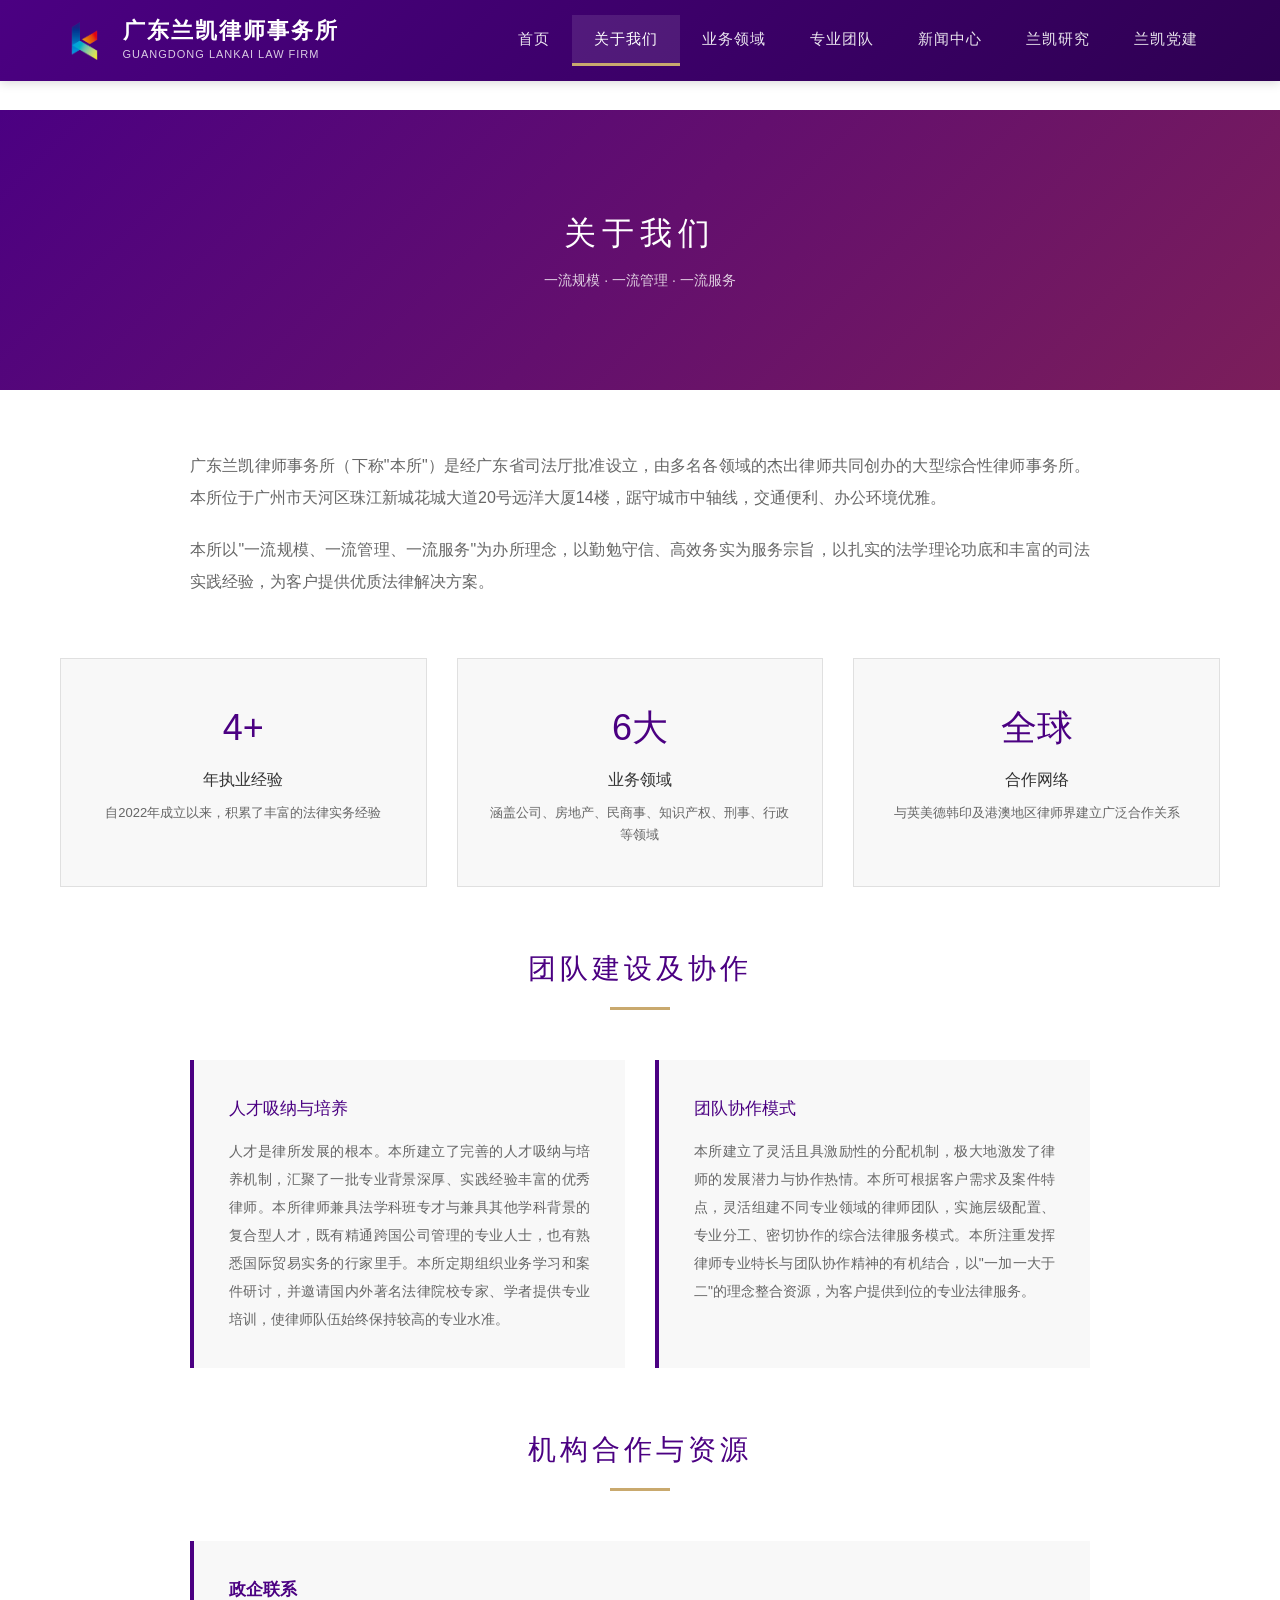
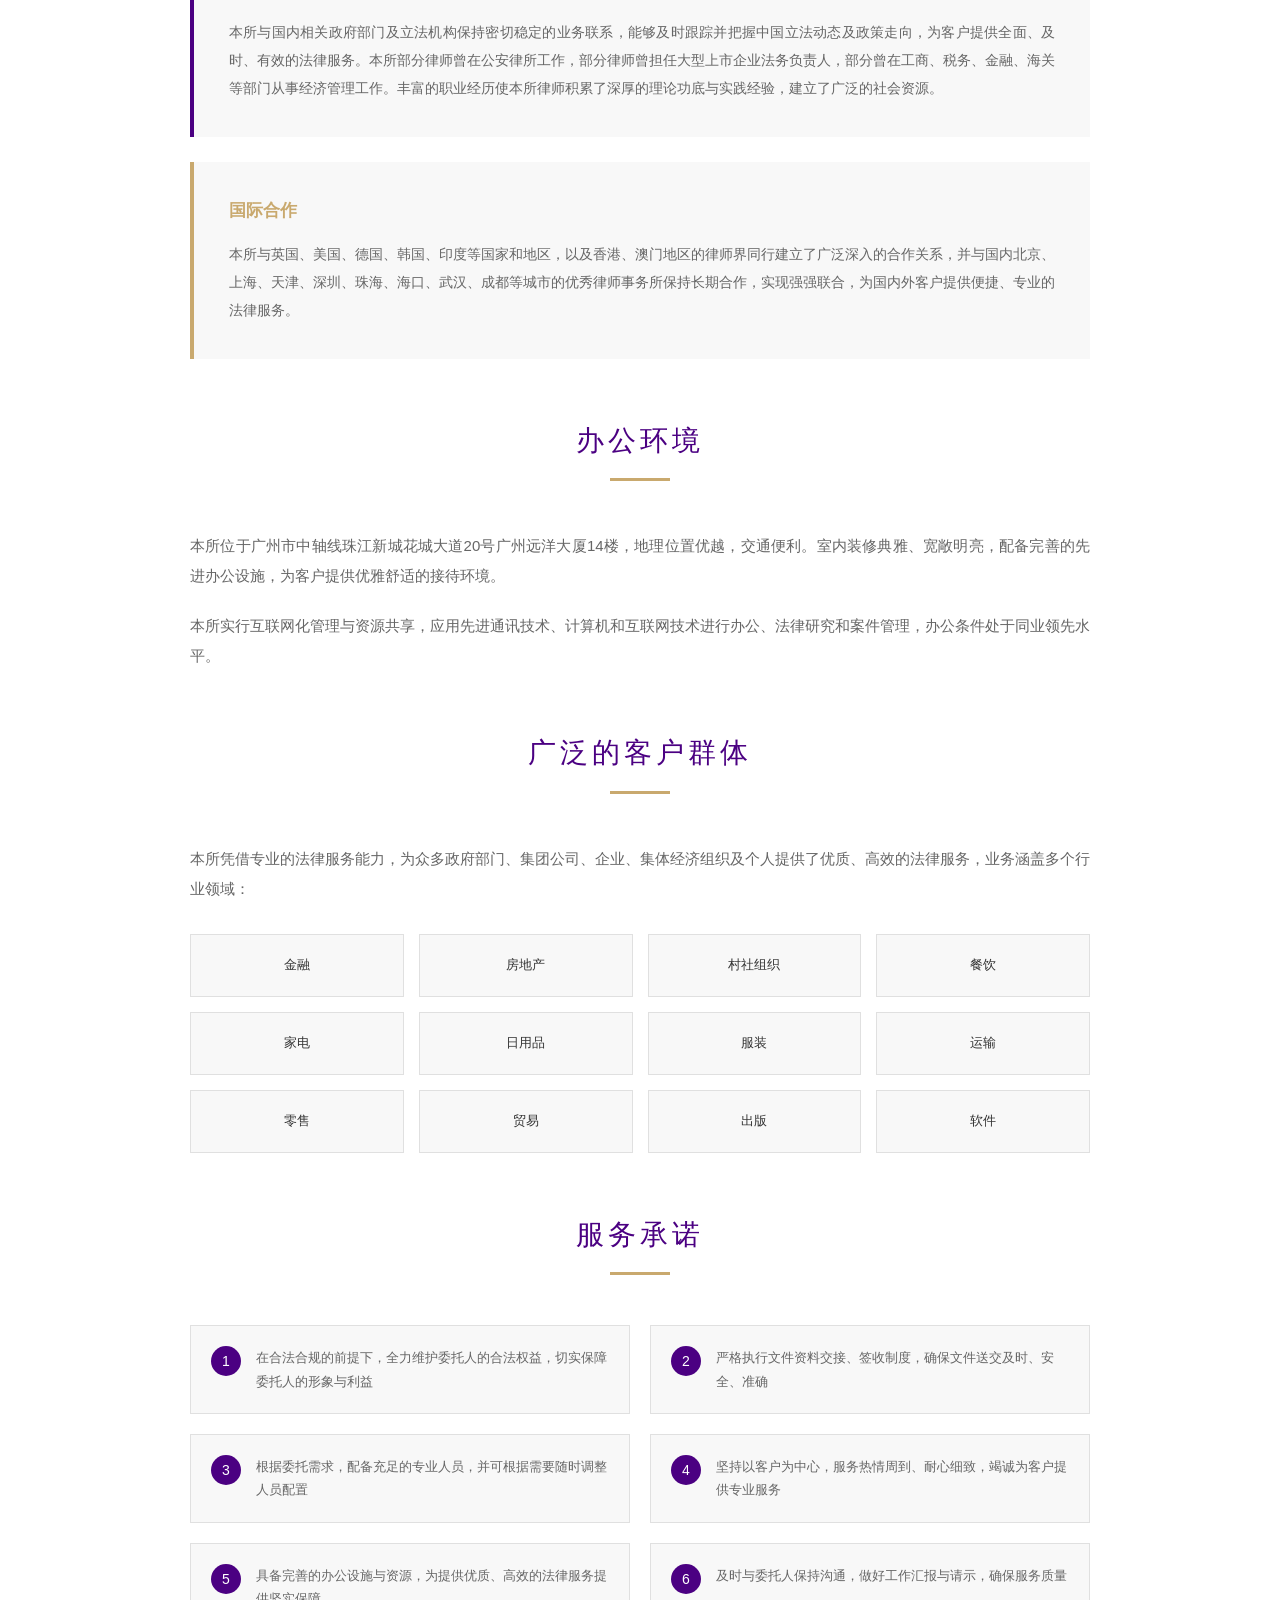
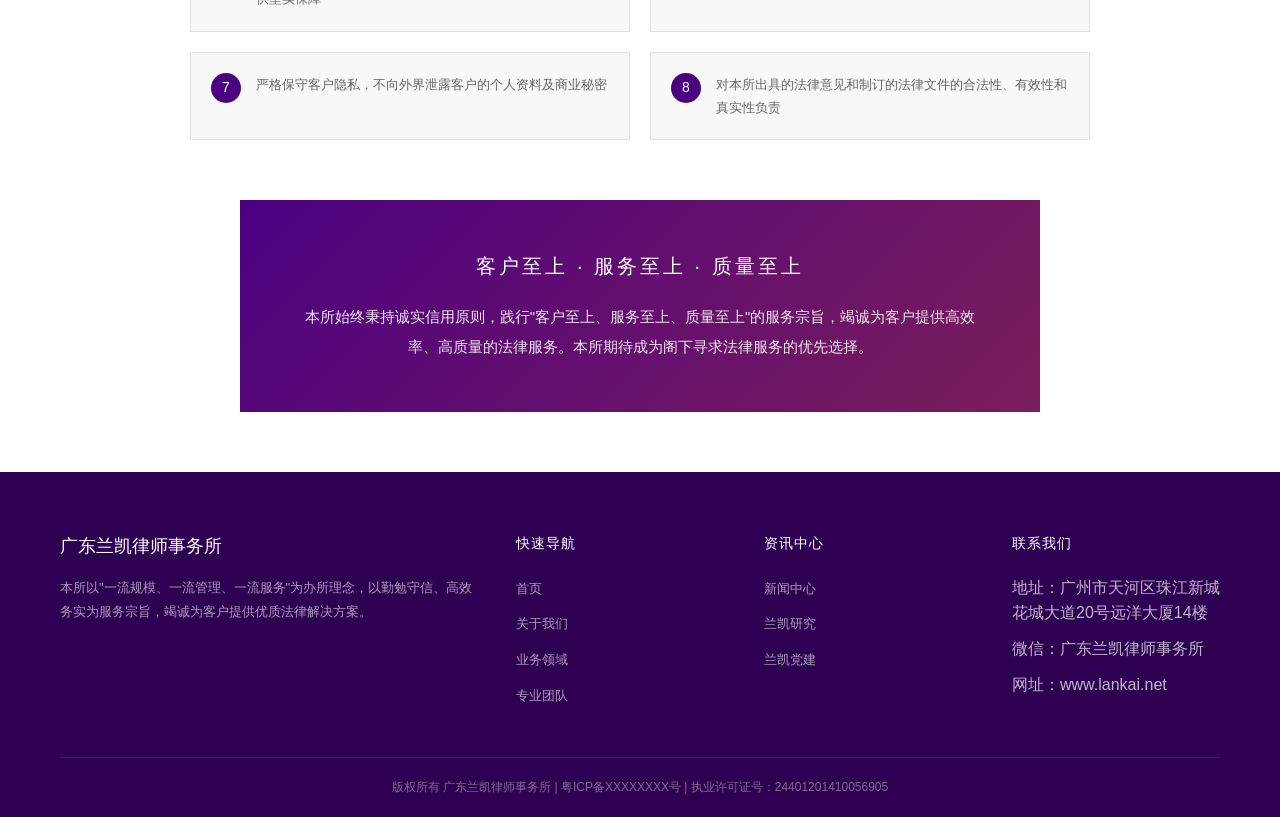
==== about.html @ fdc87fd6 "初始提交：广东兰凯律师事务所官方网站 - 7个前端页面（首页、关于我们、业务领域、专业团队、新闻中心、兰凯研究、兰凯党建） - 6个后台管理页面（登录、仪表盘、文章管理、律师管理、栏目管理、系统设置）" ====
<!DOCTYPE html>
<html lang="zh-CN">
<head>
    <meta charset="UTF-8">
    <meta name="viewport" content="width=device-width, initial-scale=1.0">
    <title>关于我们 - 广东兰凯律师事务所</title>
    <link rel="stylesheet" href="css/style.css">
</head>
<body>
    <header class="header">
        <div class="container">
            <div class="header-main">
                <div class="logo">
                    <img src="images/logo.png" alt="广东兰凯律师事务所">
                    <div class="logo-text">
                        <h1>广东兰凯律师事务所</h1>
                        <p>GUANGDONG LANKAI LAW FIRM</p>
                    </div>
                </div>
                <button class="menu-toggle" id="menuToggle" aria-label="菜单">
                    <span></span>
                    <span></span>
                    <span></span>
                </button>
                <nav>
                    <ul class="nav" id="navMenu">
                        <li><a href="index.html">首页</a></li>
                        <li><a href="about.html" class="active">关于我们</a></li>
                        <li><a href="practice.html">业务领域</a></li>
                        <li><a href="team.html">专业团队</a></li>
                        <li><a href="news.html">新闻中心</a></li>
                        <li><a href="research.html">兰凯研究</a></li>
                        <li><a href="party.html">兰凯党建</a></li>
                    </ul>
                </nav>
            </div>
        </div>
    </header>

    <section class="page-banner">
        <div>
            <h2>关于我们</h2>
            <p>一流规模 · 一流管理 · 一流服务</p>
        </div>
    </section>

    <section class="page-content about-section">
        <div class="container">
            <!-- 律所简介 -->
            <div class="about-intro">
                <p>广东兰凯律师事务所（下称"本所"）是经广东省司法厅批准设立，由多名各领域的杰出律师共同创办的大型综合性律师事务所。本所位于广州市天河区珠江新城花城大道20号远洋大厦14楼，踞守城市中轴线，交通便利、办公环境优雅。</p>
                <p style="margin-top:20px;">本所以"一流规模、一流管理、一流服务"为办所理念，以勤勉守信、高效务实为服务宗旨，以扎实的法学理论功底和丰富的司法实践经验，为客户提供优质法律解决方案。</p>
            </div>

            <!-- 数据亮点 -->
            <div class="about-features fade-in">
                <div class="feature-item">
                    <div class="number">4+</div>
                    <h4>年执业经验</h4>
                    <p>自2022年成立以来，积累了丰富的法律实务经验</p>
                </div>
                <div class="feature-item">
                    <div class="number">6大</div>
                    <h4>业务领域</h4>
                    <p>涵盖公司、房地产、民商事、知识产权、刑事、行政等领域</p>
                </div>
                <div class="feature-item">
                    <div class="number">全球</div>
                    <h4>合作网络</h4>
                    <p>与英美德韩印及港澳地区律师界建立广泛合作关系</p>
                </div>
            </div>

            <!-- 团队建设及协作 -->
            <div class="section-title fade-in">
                <h3>团队建设及协作</h3>
                <div class="line"></div>
            </div>

            <div class="about-detail-section fade-in">
                <div class="about-detail-card">
                    <h4>人才吸纳与培养</h4>
                    <p>人才是律所发展的根本。本所建立了完善的人才吸纳与培养机制，汇聚了一批专业背景深厚、实践经验丰富的优秀律师。本所律师兼具法学科班专才与兼具其他学科背景的复合型人才，既有精通跨国公司管理的专业人士，也有熟悉国际贸易实务的行家里手。本所定期组织业务学习和案件研讨，并邀请国内外著名法律院校专家、学者提供专业培训，使律师队伍始终保持较高的专业水准。</p>
                </div>
                <div class="about-detail-card">
                    <h4>团队协作模式</h4>
                    <p>本所建立了灵活且具激励性的分配机制，极大地激发了律师的发展潜力与协作热情。本所可根据客户需求及案件特点，灵活组建不同专业领域的律师团队，实施层级配置、专业分工、密切协作的综合法律服务模式。本所注重发挥律师专业特长与团队协作精神的有机结合，以"一加一大于二"的理念整合资源，为客户提供到位的专业法律服务。</p>
                </div>
            </div>

            <!-- 与其他机构的关系 -->
            <div class="section-title fade-in" style="margin-top:60px;">
                <h3>机构合作与资源</h3>
                <div class="line"></div>
            </div>

            <div style="max-width:900px; margin:0 auto 60px;">
                <div style="padding:35px; background:var(--bg-light); border-left:4px solid var(--primary-purple); margin-bottom:25px;">
                    <h4 style="color:var(--primary-purple); margin-bottom:15px; font-size:17px;">政企联系</h4>
                    <p style="color:var(--text-gray); line-height:2; font-size:14px; text-align:justify;">本所与国内相关政府部门及立法机构保持密切稳定的业务联系，能够及时跟踪并把握中国立法动态及政策走向，为客户提供全面、及时、有效的法律服务。本所部分律师曾在公安律所工作，部分律师曾担任大型上市企业法务负责人，部分曾在工商、税务、金融、海关等部门从事经济管理工作。丰富的职业经历使本所律师积累了深厚的理论功底与实践经验，建立了广泛的社会资源。</p>
                </div>
                <div style="padding:35px; background:var(--bg-light); border-left:4px solid var(--gold);">
                    <h4 style="color:var(--gold); margin-bottom:15px; font-size:17px;">国际合作</h4>
                    <p style="color:var(--text-gray); line-height:2; font-size:14px; text-align:justify;">本所与英国、美国、德国、韩国、印度等国家和地区，以及香港、澳门地区的律师界同行建立了广泛深入的合作关系，并与国内北京、上海、天津、深圳、珠海、海口、武汉、成都等城市的优秀律师事务所保持长期合作，实现强强联合，为国内外客户提供便捷、专业的法律服务。</p>
                </div>
            </div>

            <!-- 办公环境 -->
            <div class="section-title fade-in">
                <h3>办公环境</h3>
                <div class="line"></div>
            </div>

            <div style="max-width:900px; margin:0 auto 60px; text-align:center;">
                <p style="color:var(--text-gray); line-height:2; font-size:15px; text-align:justify; margin-bottom:20px;">本所位于广州市中轴线珠江新城花城大道20号广州远洋大厦14楼，地理位置优越，交通便利。室内装修典雅、宽敞明亮，配备完善的先进办公设施，为客户提供优雅舒适的接待环境。</p>
                <p style="color:var(--text-gray); line-height:2; font-size:15px; text-align:justify;">本所实行互联网化管理与资源共享，应用先进通讯技术、计算机和互联网技术进行办公、法律研究和案件管理，办公条件处于同业领先水平。</p>
            </div>

            <!-- 客户群体 -->
            <div class="section-title fade-in">
                <h3>广泛的客户群体</h3>
                <div class="line"></div>
            </div>

            <div style="max-width:900px; margin:0 auto 60px;">
                <p style="color:var(--text-gray); line-height:2; font-size:15px; text-align:justify; margin-bottom:30px;">本所凭借专业的法律服务能力，为众多政府部门、集团公司、企业、集体经济组织及个人提供了优质、高效的法律服务，业务涵盖多个行业领域：</p>
                <div style="display:grid; grid-template-columns:repeat(4, 1fr); gap:15px;">
                    <div style="text-align:center; padding:20px 10px; background:var(--bg-light); border:1px solid var(--border-color); transition:all 0.3s ease;" onmouseover="this.style.borderColor='var(--primary-purple)'" onmouseout="this.style.borderColor='var(--border-color)'">
                        <div style="font-size:13px; color:var(--text-dark); font-weight:500;">金融</div>
                    </div>
                    <div style="text-align:center; padding:20px 10px; background:var(--bg-light); border:1px solid var(--border-color); transition:all 0.3s ease;" onmouseover="this.style.borderColor='var(--primary-purple)'" onmouseout="this.style.borderColor='var(--border-color)'">
                        <div style="font-size:13px; color:var(--text-dark); font-weight:500;">房地产</div>
                    </div>
                    <div style="text-align:center; padding:20px 10px; background:var(--bg-light); border:1px solid var(--border-color); transition:all 0.3s ease;" onmouseover="this.style.borderColor='var(--primary-purple)'" onmouseout="this.style.borderColor='var(--border-color)'">
                        <div style="font-size:13px; color:var(--text-dark); font-weight:500;">村社组织</div>
                    </div>
                    <div style="text-align:center; padding:20px 10px; background:var(--bg-light); border:1px solid var(--border-color); transition:all 0.3s ease;" onmouseover="this.style.borderColor='var(--primary-purple)'" onmouseout="this.style.borderColor='var(--border-color)'">
                        <div style="font-size:13px; color:var(--text-dark); font-weight:500;">餐饮</div>
                    </div>
                    <div style="text-align:center; padding:20px 10px; background:var(--bg-light); border:1px solid var(--border-color); transition:all 0.3s ease;" onmouseover="this.style.borderColor='var(--primary-purple)'" onmouseout="this.style.borderColor='var(--border-color)'">
                        <div style="font-size:13px; color:var(--text-dark); font-weight:500;">家电</div>
                    </div>
                    <div style="text-align:center; padding:20px 10px; background:var(--bg-light); border:1px solid var(--border-color); transition:all 0.3s ease;" onmouseover="this.style.borderColor='var(--primary-purple)'" onmouseout="this.style.borderColor='var(--border-color)'">
                        <div style="font-size:13px; color:var(--text-dark); font-weight:500;">日用品</div>
                    </div>
                    <div style="text-align:center; padding:20px 10px; background:var(--bg-light); border:1px solid var(--border-color); transition:all 0.3s ease;" onmouseover="this.style.borderColor='var(--primary-purple)'" onmouseout="this.style.borderColor='var(--border-color)'">
                        <div style="font-size:13px; color:var(--text-dark); font-weight:500;">服装</div>
                    </div>
                    <div style="text-align:center; padding:20px 10px; background:var(--bg-light); border:1px solid var(--border-color); transition:all 0.3s ease;" onmouseover="this.style.borderColor='var(--primary-purple)'" onmouseout="this.style.borderColor='var(--border-color)'">
                        <div style="font-size:13px; color:var(--text-dark); font-weight:500;">运输</div>
                    </div>
                    <div style="text-align:center; padding:20px 10px; background:var(--bg-light); border:1px solid var(--border-color); transition:all 0.3s ease;" onmouseover="this.style.borderColor='var(--primary-purple)'" onmouseout="this.style.borderColor='var(--border-color)'">
                        <div style="font-size:13px; color:var(--text-dark); font-weight:500;">零售</div>
                    </div>
                    <div style="text-align:center; padding:20px 10px; background:var(--bg-light); border:1px solid var(--border-color); transition:all 0.3s ease;" onmouseover="this.style.borderColor='var(--primary-purple)'" onmouseout="this.style.borderColor='var(--border-color)'">
                        <div style="font-size:13px; color:var(--text-dark); font-weight:500;">贸易</div>
                    </div>
                    <div style="text-align:center; padding:20px 10px; background:var(--bg-light); border:1px solid var(--border-color); transition:all 0.3s ease;" onmouseover="this.style.borderColor='var(--primary-purple)'" onmouseout="this.style.borderColor='var(--border-color)'">
                        <div style="font-size:13px; color:var(--text-dark); font-weight:500;">出版</div>
                    </div>
                    <div style="text-align:center; padding:20px 10px; background:var(--bg-light); border:1px solid var(--border-color); transition:all 0.3s ease;" onmouseover="this.style.borderColor='var(--primary-purple)'" onmouseout="this.style.borderColor='var(--border-color)'">
                        <div style="font-size:13px; color:var(--text-dark); font-weight:500;">软件</div>
                    </div>
                </div>
            </div>

            <!-- 服务承诺 -->
            <div class="section-title fade-in">
                <h3>服务承诺</h3>
                <div class="line"></div>
            </div>

            <div style="max-width:900px; margin:0 auto 60px;">
                <div style="display:grid; grid-template-columns:1fr 1fr; gap:20px;">
                    <div style="display:flex; gap:15px; padding:20px; background:var(--bg-light); border:1px solid var(--border-color);">
                        <div style="min-width:30px; height:30px; background:var(--primary-purple); color:#fff; display:flex; align-items:center; justify-content:center; font-size:14px; border-radius:50%;">1</div>
                        <p style="font-size:13px; color:var(--text-gray); line-height:1.8;">在合法合规的前提下，全力维护委托人的合法权益，切实保障委托人的形象与利益</p>
                    </div>
                    <div style="display:flex; gap:15px; padding:20px; background:var(--bg-light); border:1px solid var(--border-color);">
                        <div style="min-width:30px; height:30px; background:var(--primary-purple); color:#fff; display:flex; align-items:center; justify-content:center; font-size:14px; border-radius:50%;">2</div>
                        <p style="font-size:13px; color:var(--text-gray); line-height:1.8;">严格执行文件资料交接、签收制度，确保文件送交及时、安全、准确</p>
                    </div>
                    <div style="display:flex; gap:15px; padding:20px; background:var(--bg-light); border:1px solid var(--border-color);">
                        <div style="min-width:30px; height:30px; background:var(--primary-purple); color:#fff; display:flex; align-items:center; justify-content:center; font-size:14px; border-radius:50%;">3</div>
                        <p style="font-size:13px; color:var(--text-gray); line-height:1.8;">根据委托需求，配备充足的专业人员，并可根据需要随时调整人员配置</p>
                    </div>
                    <div style="display:flex; gap:15px; padding:20px; background:var(--bg-light); border:1px solid var(--border-color);">
                        <div style="min-width:30px; height:30px; background:var(--primary-purple); color:#fff; display:flex; align-items:center; justify-content:center; font-size:14px; border-radius:50%;">4</div>
                        <p style="font-size:13px; color:var(--text-gray); line-height:1.8;">坚持以客户为中心，服务热情周到、耐心细致，竭诚为客户提供专业服务</p>
                    </div>
                    <div style="display:flex; gap:15px; padding:20px; background:var(--bg-light); border:1px solid var(--border-color);">
                        <div style="min-width:30px; height:30px; background:var(--primary-purple); color:#fff; display:flex; align-items:center; justify-content:center; font-size:14px; border-radius:50%;">5</div>
                        <p style="font-size:13px; color:var(--text-gray); line-height:1.8;">具备完善的办公设施与资源，为提供优质、高效的法律服务提供坚实保障</p>
                    </div>
                    <div style="display:flex; gap:15px; padding:20px; background:var(--bg-light); border:1px solid var(--border-color);">
                        <div style="min-width:30px; height:30px; background:var(--primary-purple); color:#fff; display:flex; align-items:center; justify-content:center; font-size:14px; border-radius:50%;">6</div>
                        <p style="font-size:13px; color:var(--text-gray); line-height:1.8;">及时与委托人保持沟通，做好工作汇报与请示，确保服务质量</p>
                    </div>
                    <div style="display:flex; gap:15px; padding:20px; background:var(--bg-light); border:1px solid var(--border-color);">
                        <div style="min-width:30px; height:30px; background:var(--primary-purple); color:#fff; display:flex; align-items:center; justify-content:center; font-size:14px; border-radius:50%;">7</div>
                        <p style="font-size:13px; color:var(--text-gray); line-height:1.8;">严格保守客户隐私，不向外界泄露客户的个人资料及商业秘密</p>
                    </div>
                    <div style="display:flex; gap:15px; padding:20px; background:var(--bg-light); border:1px solid var(--border-color);">
                        <div style="min-width:30px; height:30px; background:var(--primary-purple); color:#fff; display:flex; align-items:center; justify-content:center; font-size:14px; border-radius:50%;">8</div>
                        <p style="font-size:13px; color:var(--text-gray); line-height:1.8;">对本所出具的法律意见和制订的法律文件的合法性、有效性和真实性负责</p>
                    </div>
                </div>
            </div>

            <!-- 结语 -->
            <div style="max-width:800px; margin:0 auto; text-align:center; padding:50px; background:linear-gradient(135deg, var(--primary-purple) 0%, var(--accent-purple) 100%); color:#fff;">
                <h4 style="font-size:20px; font-weight:400; margin-bottom:20px; letter-spacing:3px;">客户至上 · 服务至上 · 质量至上</h4>
                <p style="font-size:15px; line-height:2; opacity:0.9;">本所始终秉持诚实信用原则，践行"客户至上、服务至上、质量至上"的服务宗旨，竭诚为客户提供高效率、高质量的法律服务。本所期待成为阁下寻求法律服务的优先选择。</p>
            </div>
        </div>
    </section>

    <footer class="footer">
        <div class="container">
            <div class="footer-grid">
                <div class="footer-brand">
                    <h4>广东兰凯律师事务所</h4>
                    <p>本所以"一流规模、一流管理、一流服务"为办所理念，以勤勉守信、高效务实为服务宗旨，竭诚为客户提供优质法律解决方案。</p>
                </div>
                <div class="footer-column">
                    <h5>快速导航</h5>
                    <ul>
                        <li><a href="index.html">首页</a></li>
                        <li><a href="about.html">关于我们</a></li>
                        <li><a href="practice.html">业务领域</a></li>
                        <li><a href="team.html">专业团队</a></li>
                    </ul>
                </div>
                <div class="footer-column">
                    <h5>资讯中心</h5>
                    <ul>
                        <li><a href="news.html">新闻中心</a></li>
                        <li><a href="research.html">兰凯研究</a></li>
                        <li><a href="party.html">兰凯党建</a></li>
                    </ul>
                </div>
                <div class="footer-column">
                    <h5>联系我们</h5>
                    <ul>
                        <li>地址：广州市天河区珠江新城花城大道20号远洋大厦14楼</li>
                        <li>微信：广东兰凯律师事务所</li>
                        <li>网址：www.lankai.net</li>
                    </ul>
                </div>
            </div>
            <div class="footer-bottom">
                <p>版权所有 广东兰凯律师事务所 | 粤ICP备XXXXXXXX号 | 执业许可证号：24401201410056905</p>
            </div>
        </div>
    </footer>
    <button id="backToTop" aria-label="回到顶部">&#9650;</button>
    <script src="js/main.js"></script>
</body>
</html>
---- css/style.css ----
/* 广东兰凯律师事务所 - 网站样式 */
/* 主色调：清华大学紫色系 */

:root {
    --primary-purple: #4B0082;
    --dark-purple: #2E0052;
    --light-purple: #6A0DAD;
    --accent-purple: #7B1E5A;
    --bg-white: #FFFFFF;
    --bg-light: #F8F8F8;
    --bg-gray: #F0F0F0;
    --text-dark: #333333;
    --text-gray: #666666;
    --text-light: #999999;
    --border-color: #E0E0E0;
    --gold: #C9A96E;
}

* {
    margin: 0;
    padding: 0;
    box-sizing: border-box;
}

body {
    font-family: "Microsoft YaHei", "PingFang SC", "Helvetica Neue", Arial, sans-serif;
    color: var(--text-dark);
    line-height: 1.6;
    background-color: var(--bg-white);
}

a {
    text-decoration: none;
    color: inherit;
    transition: color 0.3s ease;
}

a:hover {
    color: var(--light-purple);
}

/* 顶部导航栏 */
.header {
    background: linear-gradient(135deg, var(--primary-purple) 0%, var(--dark-purple) 100%);
    position: fixed;
    top: 0;
    left: 0;
    right: 0;
    z-index: 1000;
    box-shadow: 0 2px 10px rgba(0,0,0,0.15);
}

.container {
    max-width: 1200px;
    margin: 0 auto;
    padding: 0 20px;
}

.header-main {
    display: flex;
    justify-content: space-between;
    align-items: center;
    padding: 15px 0;
}

.logo {
    display: flex;
    align-items: center;
    gap: 15px;
}

.logo img {
    height: 50px;
    width: auto;
}

.logo-text {
    color: #fff;
}

.logo-text h1 {
    font-size: 22px;
    font-weight: 600;
    letter-spacing: 2px;
    line-height: 1.2;
}

.logo-text p {
    font-size: 11px;
    opacity: 0.8;
    letter-spacing: 1px;
    margin-top: 2px;
}

/* 导航菜单 */
.nav {
    display: flex;
    list-style: none;
    gap: 0;
}

.nav li {
    position: relative;
}

.nav li a {
    display: block;
    padding: 12px 22px;
    color: rgba(255,255,255,0.9);
    font-size: 15px;
    font-weight: 400;
    letter-spacing: 1px;
    transition: all 0.3s ease;
    border-bottom: 3px solid transparent;
}

.nav li a:hover,
.nav li a.active {
    color: #fff;
    background: rgba(255,255,255,0.1);
    border-bottom-color: var(--gold);
}

/* 下拉菜单 */
.nav li .dropdown {
    position: absolute;
    top: 100%;
    left: 0;
    background: #fff;
    min-width: 200px;
    box-shadow: 0 5px 20px rgba(0,0,0,0.15);
    opacity: 0;
    visibility: hidden;
    transform: translateY(10px);
    transition: all 0.3s ease;
    border-top: 3px solid var(--gold);
}

.nav li:hover .dropdown {
    opacity: 1;
    visibility: visible;
    transform: translateY(0);
}

.nav li .dropdown a {
    color: var(--text-dark);
    padding: 12px 20px;
    font-size: 14px;
    border-bottom: 1px solid var(--border-color);
    border-bottom-color: transparent;
}

.nav li .dropdown a:hover {
    background: var(--bg-light);
    color: var(--primary-purple);
}

/* Banner区域 */
.banner {
    margin-top: 110px;
    height: 500px;
    background: linear-gradient(135deg, var(--primary-purple) 0%, var(--accent-purple) 50%, var(--dark-purple) 100%);
    display: flex;
    align-items: center;
    justify-content: center;
    text-align: center;
    color: #fff;
    position: relative;
    overflow: hidden;
}

.banner::before {
    content: '';
    position: absolute;
    top: 0;
    left: 0;
    right: 0;
    bottom: 0;
    background: url('data:image/svg+xml,<svg xmlns="http://www.w3.org/2000/svg" viewBox="0 0 100 100"><circle cx="50" cy="50" r="40" fill="none" stroke="rgba(255,255,255,0.05)" stroke-width="0.5"/></svg>');
    background-size: 80px 80px;
    opacity: 0.5;
}

.banner-content {
    position: relative;
    z-index: 1;
    max-width: 800px;
    padding: 0 20px;
}

.banner-content h2 {
    font-size: 42px;
    font-weight: 300;
    margin-bottom: 20px;
    letter-spacing: 8px;
}

.banner-content p {
    font-size: 18px;
    opacity: 0.9;
    line-height: 1.8;
    margin-bottom: 30px;
}

.banner-content .btn-primary {
    display: inline-block;
    padding: 12px 40px;
    background: transparent;
    color: #fff;
    border: 2px solid rgba(255,255,255,0.5);
    font-size: 15px;
    letter-spacing: 2px;
    transition: all 0.3s ease;
    cursor: pointer;
}

.banner-content .btn-primary:hover {
    background: rgba(255,255,255,0.15);
    border-color: #fff;
}

/* 内容区域通用样式 */
.section {
    padding: 80px 0;
}

.section-title {
    text-align: center;
    margin-bottom: 50px;
}

.section-title h3 {
    font-size: 28px;
    font-weight: 400;
    color: var(--primary-purple);
    letter-spacing: 4px;
    margin-bottom: 15px;
}

.section-title .line {
    width: 60px;
    height: 3px;
    background: var(--gold);
    margin: 0 auto;
}

.section-title p {
    color: var(--text-gray);
    margin-top: 15px;
    font-size: 14px;
}

/* 首页 - 关于我们预览 */
.about-preview {
    background: var(--bg-light);
}

.about-content {
    display: grid;
    grid-template-columns: 1fr 1fr;
    gap: 60px;
    align-items: center;
}

.about-text h4 {
    font-size: 22px;
    color: var(--primary-purple);
    margin-bottom: 20px;
    font-weight: 400;
}

.about-text p {
    color: var(--text-gray);
    line-height: 2;
    margin-bottom: 15px;
    text-align: justify;
}

.about-text .btn-more {
    display: inline-block;
    margin-top: 20px;
    padding: 10px 30px;
    border: 1px solid var(--primary-purple);
    color: var(--primary-purple);
    font-size: 14px;
    letter-spacing: 2px;
    transition: all 0.3s ease;
}

.about-text .btn-more:hover {
    background: var(--primary-purple);
    color: #fff;
}

.about-image {
    text-align: center;
}

.about-image img {
    max-width: 100%;
    border-radius: 4px;
    box-shadow: 0 10px 40px rgba(0,0,0,0.1);
}

/* 业务领域 */
.practice-areas {
    background: var(--bg-white);
}

.practice-grid {
    display: grid;
    grid-template-columns: repeat(4, 1fr);
    gap: 25px;
}

.practice-card {
    background: var(--bg-white);
    border: 1px solid var(--border-color);
    padding: 35px 25px;
    text-align: center;
    transition: all 0.3s ease;
    cursor: pointer;
}

.practice-card:hover {
    border-color: var(--primary-purple);
    box-shadow: 0 5px 25px rgba(75,0,130,0.1);
    transform: translateY(-5px);
}

.practice-card .icon {
    width: 60px;
    height: 60px;
    margin: 0 auto 20px;
    background: var(--bg-light);
    border-radius: 50%;
    display: flex;
    align-items: center;
    justify-content: center;
    font-size: 24px;
    color: var(--primary-purple);
    transition: all 0.3s ease;
}

.practice-card:hover .icon {
    background: var(--primary-purple);
    color: #fff;
}

.practice-card h4 {
    font-size: 17px;
    color: var(--text-dark);
    margin-bottom: 12px;
    font-weight: 500;
}

.practice-card p {
    font-size: 13px;
    color: var(--text-gray);
    line-height: 1.7;
}

/* 专业团队预览 */
.team-preview {
    background: var(--bg-light);
}

.team-grid {
    display: grid;
    grid-template-columns: repeat(3, 1fr);
    gap: 30px;
}

.team-card {
    background: var(--bg-white);
    text-align: center;
    padding: 40px 30px;
    transition: all 0.3s ease;
    border: 1px solid transparent;
}

.team-card:hover {
    box-shadow: 0 10px 40px rgba(0,0,0,0.08);
    border-color: var(--border-color);
}

.team-card .photo {
    width: 160px;
    height: 200px;
    border-radius: 8px;
    object-fit: contain;
    object-position: center;
    margin-bottom: 20px;
    background: #f5f0f8;
    border: 3px solid var(--bg-light);
    transition: all 0.3s ease;
}

.team-card:hover .photo {
    border-color: var(--primary-purple);
}

.team-card h4 {
    font-size: 18px;
    color: var(--text-dark);
    margin-bottom: 5px;
    font-weight: 500;
}

.team-card .title {
    font-size: 13px;
    color: var(--primary-purple);
    margin-bottom: 12px;
}

.team-card p {
    font-size: 13px;
    color: var(--text-gray);
    line-height: 1.7;
}

/* 新闻中心预览 */
.news-preview {
    background: var(--bg-white);
}

.news-grid {
    display: grid;
    grid-template-columns: repeat(3, 1fr);
    gap: 30px;
}

.news-card {
    background: var(--bg-white);
    border: 1px solid var(--border-color);
    overflow: hidden;
    transition: all 0.3s ease;
}

.news-card:hover {
    box-shadow: 0 5px 25px rgba(0,0,0,0.1);
}

.news-card .news-image {
    height: 180px;
    background: var(--bg-gray);
    display: flex;
    align-items: center;
    justify-content: center;
    color: var(--text-light);
    font-size: 14px;
}

.news-card .news-content {
    padding: 25px;
}

.news-card .news-date {
    font-size: 12px;
    color: var(--text-light);
    margin-bottom: 10px;
}

.news-card h4 {
    font-size: 16px;
    color: var(--text-dark);
    margin-bottom: 10px;
    font-weight: 500;
    line-height: 1.4;
}

.news-card p {
    font-size: 13px;
    color: var(--text-gray);
    line-height: 1.7;
}

/* 页脚 */
.footer {
    background: var(--dark-purple);
    color: rgba(255,255,255,0.7);
    padding: 60px 0 0;
}

.footer-grid {
    display: grid;
    grid-template-columns: 2fr 1fr 1fr 1fr;
    gap: 40px;
    margin-bottom: 40px;
}

.footer-brand h4 {
    color: #fff;
    font-size: 18px;
    margin-bottom: 15px;
    font-weight: 500;
}

.footer-brand p {
    font-size: 13px;
    line-height: 1.8;
    color: rgba(255,255,255,0.6);
}

.footer-column h5 {
    color: #fff;
    font-size: 14px;
    margin-bottom: 20px;
    font-weight: 500;
    letter-spacing: 1px;
}

.footer-column ul {
    list-style: none;
}

.footer-column ul li {
    margin-bottom: 10px;
}

.footer-column ul li a {
    color: rgba(255,255,255,0.6);
    font-size: 13px;
    transition: color 0.3s ease;
}

.footer-column ul li a:hover {
    color: #fff;
}

.footer-bottom {
    border-top: 1px solid rgba(255,255,255,0.1);
    padding: 20px 0;
    text-align: center;
    font-size: 12px;
    color: rgba(255,255,255,0.4);
}

/* 内页通用样式 */
.page-banner {
    margin-top: 110px;
    height: 280px;
    background: linear-gradient(135deg, var(--primary-purple) 0%, var(--accent-purple) 100%);
    display: flex;
    align-items: center;
    justify-content: center;
    text-align: center;
    color: #fff;
}

.page-banner h2 {
    font-size: 32px;
    font-weight: 300;
    letter-spacing: 6px;
}

.page-banner p {
    font-size: 14px;
    opacity: 0.8;
    margin-top: 10px;
}

.page-content {
    padding: 60px 0;
}

/* 关于我们页面 */
.about-section {
    background: var(--bg-white);
}

.about-intro {
    max-width: 900px;
    margin: 0 auto;
    text-align: center;
    margin-bottom: 60px;
}

.about-intro p {
    font-size: 16px;
    color: var(--text-gray);
    line-height: 2;
    text-align: justify;
}

.about-features {
    display: grid;
    grid-template-columns: repeat(3, 1fr);
    gap: 30px;
    margin-bottom: 60px;
}

.feature-item {
    text-align: center;
    padding: 40px 30px;
    background: var(--bg-light);
    border: 1px solid var(--border-color);
    transition: all 0.3s ease;
}

.feature-item:hover {
    border-color: var(--primary-purple);
    box-shadow: 0 5px 20px rgba(75,0,130,0.08);
}

.feature-item .number {
    font-size: 36px;
    font-weight: 300;
    color: var(--primary-purple);
    margin-bottom: 10px;
}

.feature-item h4 {
    font-size: 16px;
    color: var(--text-dark);
    margin-bottom: 10px;
    font-weight: 500;
}

.feature-item p {
    font-size: 13px;
    color: var(--text-gray);
    line-height: 1.7;
}

/* 业务领域页面 */
.practice-detail {
    display: grid;
    grid-template-columns: repeat(2, 1fr);
    gap: 30px;
}

.practice-item {
    padding: 40px;
    background: var(--bg-light);
    border-left: 4px solid var(--primary-purple);
    transition: all 0.3s ease;
}

.practice-item:hover {
    background: var(--bg-white);
    box-shadow: 0 5px 20px rgba(0,0,0,0.08);
}

.practice-item h4 {
    font-size: 18px;
    color: var(--primary-purple);
    margin-bottom: 15px;
    font-weight: 500;
}

.practice-item p {
    font-size: 14px;
    color: var(--text-gray);
    line-height: 1.8;
}

/* 专业团队页面 */
.team-detail {
    display: grid;
    grid-template-columns: repeat(3, 1fr);
    gap: 30px;
}

.lawyer-card {
    background: var(--bg-white);
    border: 1px solid var(--border-color);
    overflow: hidden;
    transition: all 0.3s ease;
}

.lawyer-card:hover {
    box-shadow: 0 10px 40px rgba(0,0,0,0.1);
}

.lawyer-card .lawyer-photo {
    height: 360px;
    overflow: hidden;
    background: #f5f0f8;
    display: flex;
    align-items: center;
    justify-content: center;
}

.lawyer-card .lawyer-photo img {
    width: 100%;
    height: 100%;
    object-fit: contain;
    object-position: center;
    transition: transform 0.5s ease;
}

.lawyer-card:hover .lawyer-photo img {
    transform: scale(1.02);
}

.lawyer-card .lawyer-info {
    padding: 25px;
}

.lawyer-card .lawyer-info h4 {
    font-size: 18px;
    color: var(--text-dark);
    margin-bottom: 5px;
    font-weight: 500;
}

.lawyer-card .lawyer-info .position {
    font-size: 13px;
    color: var(--primary-purple);
    margin-bottom: 12px;
}

.lawyer-card .lawyer-info p {
    font-size: 13px;
    color: var(--text-gray);
    line-height: 1.7;
}

/* 新闻列表页面 */
.news-list {
    max-width: 900px;
    margin: 0 auto;
}

.news-item {
    display: flex;
    gap: 30px;
    padding: 30px 0;
    border-bottom: 1px solid var(--border-color);
    transition: all 0.3s ease;
}

.news-item:hover {
    padding-left: 10px;
}

.news-item .news-date-box {
    min-width: 80px;
    text-align: center;
    padding: 15px;
    background: var(--bg-light);
    border: 1px solid var(--border-color);
    height: fit-content;
}

.news-item .news-date-box .day {
    font-size: 28px;
    font-weight: 300;
    color: var(--primary-purple);
    line-height: 1;
}

.news-item .news-date-box .month {
    font-size: 12px;
    color: var(--text-gray);
    margin-top: 5px;
}

.news-item .news-body h4 {
    font-size: 17px;
    color: var(--text-dark);
    margin-bottom: 10px;
    font-weight: 500;
}

.news-item .news-body p {
    font-size: 14px;
    color: var(--text-gray);
    line-height: 1.7;
}

.news-item .news-body .tag {
    display: inline-block;
    padding: 3px 12px;
    background: var(--bg-light);
    color: var(--primary-purple);
    font-size: 12px;
    margin-top: 10px;
    border: 1px solid var(--border-color);
}

/* 后台管理登录 */
.admin-login {
    min-height: 100vh;
    display: flex;
    align-items: center;
    justify-content: center;
    background: linear-gradient(135deg, var(--primary-purple) 0%, var(--dark-purple) 100%);
}

.login-box {
    background: #fff;
    padding: 50px;
    width: 400px;
    box-shadow: 0 20px 60px rgba(0,0,0,0.3);
}

.login-box h3 {
    text-align: center;
    font-size: 22px;
    color: var(--primary-purple);
    margin-bottom: 30px;
    font-weight: 400;
    letter-spacing: 2px;
}

.login-box .form-group {
    margin-bottom: 20px;
}

.login-box label {
    display: block;
    font-size: 13px;
    color: var(--text-gray);
    margin-bottom: 8px;
}

.login-box input {
    width: 100%;
    padding: 12px 15px;
    border: 1px solid var(--border-color);
    font-size: 14px;
    transition: border-color 0.3s ease;
    outline: none;
}

.login-box input:focus {
    border-color: var(--primary-purple);
}

.login-box button {
    width: 100%;
    padding: 14px;
    background: var(--primary-purple);
    color: #fff;
    border: none;
    font-size: 15px;
    letter-spacing: 2px;
    cursor: pointer;
    transition: background 0.3s ease;
}

.login-box button:hover {
    background: var(--dark-purple);
}

/* 后台管理面板 */
.admin-layout {
    display: flex;
    min-height: 100vh;
}

.admin-sidebar {
    width: 260px;
    background: var(--dark-purple);
    color: #fff;
    position: fixed;
    top: 0;
    left: 0;
    bottom: 0;
    overflow-y: auto;
}

.admin-sidebar .sidebar-header {
    padding: 25px;
    border-bottom: 1px solid rgba(255,255,255,0.1);
}

.admin-sidebar .sidebar-header h4 {
    font-size: 16px;
    font-weight: 500;
    letter-spacing: 1px;
}

.admin-sidebar .sidebar-header p {
    font-size: 12px;
    opacity: 0.6;
    margin-top: 5px;
}

.admin-sidebar .sidebar-menu {
    list-style: none;
    padding: 15px 0;
}

.admin-sidebar .sidebar-menu li a {
    display: flex;
    align-items: center;
    padding: 14px 25px;
    color: rgba(255,255,255,0.7);
    font-size: 14px;
    transition: all 0.3s ease;
    border-left: 3px solid transparent;
}

.admin-sidebar .sidebar-menu li a:hover,
.admin-sidebar .sidebar-menu li a.active {
    background: rgba(255,255,255,0.05);
    color: #fff;
    border-left-color: var(--gold);
}

.admin-sidebar .sidebar-menu li a .icon {
    width: 20px;
    margin-right: 12px;
    text-align: center;
}

.admin-main {
    flex: 1;
    margin-left: 260px;
    background: var(--bg-light);
    min-height: 100vh;
}

.admin-header {
    background: #fff;
    padding: 15px 30px;
    display: flex;
    justify-content: space-between;
    align-items: center;
    border-bottom: 1px solid var(--border-color);
}

.admin-header h4 {
    font-size: 16px;
    font-weight: 500;
    color: var(--text-dark);
}

.admin-header .user-info {
    display: flex;
    align-items: center;
    gap: 15px;
    font-size: 13px;
    color: var(--text-gray);
}

.admin-header .user-info a {
    color: var(--primary-purple);
}

.admin-content {
    padding: 30px;
}

/* 后台卡片 */
.stat-cards {
    display: grid;
    grid-template-columns: repeat(4, 1fr);
    gap: 20px;
    margin-bottom: 30px;
}

.stat-card {
    background: #fff;
    padding: 25px;
    border: 1px solid var(--border-color);
    transition: all 0.3s ease;
}

.stat-card:hover {
    box-shadow: 0 5px 15px rgba(0,0,0,0.08);
}

.stat-card h5 {
    font-size: 13px;
    color: var(--text-gray);
    margin-bottom: 10px;
    font-weight: 400;
}

.stat-card .number {
    font-size: 28px;
    font-weight: 300;
    color: var(--primary-purple);
}

/* 后台表格 */
.data-table {
    width: 100%;
    background: #fff;
    border: 1px solid var(--border-color);
    border-collapse: collapse;
}

.data-table th,
.data-table td {
    padding: 14px 20px;
    text-align: left;
    border-bottom: 1px solid var(--border-color);
    font-size: 14px;
}

.data-table th {
    background: var(--bg-light);
    font-weight: 500;
    color: var(--text-dark);
    font-size: 13px;
}

.data-table td {
    color: var(--text-gray);
}

.data-table tr:hover td {
    background: var(--bg-light);
}

.data-table .actions a {
    color: var(--primary-purple);
    font-size: 13px;
    margin-right: 15px;
}

.data-table .actions a:hover {
    text-decoration: underline;
}

/* 后台按钮 */
.btn {
    display: inline-block;
    padding: 10px 25px;
    font-size: 14px;
    border: none;
    cursor: pointer;
    transition: all 0.3s ease;
    letter-spacing: 1px;
}

.btn-primary {
    background: var(--primary-purple);
    color: #fff;
}

.btn-primary:hover {
    background: var(--dark-purple);
}

.btn-secondary {
    background: var(--bg-gray);
    color: var(--text-dark);
    border: 1px solid var(--border-color);
}

.btn-secondary:hover {
    background: var(--border-color);
}

.btn-danger {
    background: #dc3545;
    color: #fff;
}

.btn-danger:hover {
    background: #c82333;
}

/* 后台表单 */
.admin-form {
    background: #fff;
    padding: 30px;
    border: 1px solid var(--border-color);
    max-width: 800px;
}

.admin-form .form-group {
    margin-bottom: 25px;
}

.admin-form label {
    display: block;
    font-size: 14px;
    color: var(--text-dark);
    margin-bottom: 8px;
    font-weight: 500;
}

.admin-form input,
.admin-form textarea,
.admin-form select {
    width: 100%;
    padding: 12px 15px;
    border: 1px solid var(--border-color);
    font-size: 14px;
    transition: border-color 0.3s ease;
    outline: none;
    font-family: inherit;
}

.admin-form input:focus,
.admin-form textarea:focus,
.admin-form select:focus {
    border-color: var(--primary-purple);
}

.admin-form textarea {
    min-height: 150px;
    resize: vertical;
}

.admin-form .form-actions {
    display: flex;
    gap: 15px;
    margin-top: 30px;
}

/* 响应式设计 */
@media (max-width: 1024px) {
    .practice-grid {
        grid-template-columns: repeat(2, 1fr);
    }
    .team-grid,
    .news-grid {
        grid-template-columns: repeat(2, 1fr);
    }
    .about-content {
        grid-template-columns: 1fr;
    }
    .footer-grid {
        grid-template-columns: repeat(2, 1fr);
    }
    .stat-cards {
        grid-template-columns: repeat(2, 1fr);
    }
}

@media (max-width: 768px) {
    .header-main {
        flex-direction: column;
        padding: 10px 0;
    }
    .nav {
        flex-wrap: wrap;
        justify-content: center;
    }
    .nav li a {
        padding: 8px 15px;
        font-size: 13px;
    }
    .banner {
        margin-top: 150px;
        height: 350px;
    }
    .banner-content h2 {
        font-size: 28px;
    }
    .practice-grid,
    .team-grid,
    .news-grid,
    .about-features,
    .practice-detail,
    .team-detail {
        grid-template-columns: 1fr;
    }
    .footer-grid {
        grid-template-columns: 1fr;
    }
    .section {
        padding: 50px 0;
    }
    .admin-sidebar {
        width: 100%;
        position: relative;
    }
    .admin-main {
        margin-left: 0;
    }
    .admin-layout {
        flex-direction: column;
    }
    .stat-cards {
        grid-template-columns: 1fr;
    }
}

/* 隐藏后台入口 */
.admin-hidden {
    display: none !important;
}

/* 关于我们详情卡片 */
.about-detail-section {
    display: grid;
    grid-template-columns: 1fr 1fr;
    gap: 30px;
    max-width: 900px;
    margin: 0 auto 60px;
}

.about-detail-card {
    padding: 35px;
    background: var(--bg-light);
    border-left: 4px solid var(--primary-purple);
    transition: all 0.3s ease;
}

.about-detail-card:hover {
    background: var(--bg-white);
    box-shadow: 0 5px 20px rgba(0,0,0,0.08);
}

.about-detail-card h4 {
    color: var(--primary-purple);
    margin-bottom: 15px;
    font-size: 17px;
    font-weight: 500;
}

.about-detail-card p {
    color: var(--text-gray);
    line-height: 2;
    font-size: 14px;
    text-align: justify;
}

@media (max-width: 768px) {
    .about-detail-section {
        grid-template-columns: 1fr;
    }
}

/* ========== 移动端汉堡菜单 ========== */
.menu-toggle {
    display: none;
    flex-direction: column;
    justify-content: center;
    align-items: center;
    width: 40px;
    height: 40px;
    cursor: pointer;
    z-index: 1001;
    background: none;
    border: none;
    padding: 0;
}

.menu-toggle span {
    display: block;
    width: 24px;
    height: 2px;
    background: #fff;
    margin: 4px 0;
    transition: all 0.3s ease;
    border-radius: 1px;
}

.menu-toggle.active span:nth-child(1) {
    transform: rotate(45deg) translate(4px, 4px);
}

.menu-toggle.active span:nth-child(2) {
    opacity: 0;
}

.menu-toggle.active span:nth-child(3) {
    transform: rotate(-45deg) translate(4px, -4px);
}

/* ========== Header 滚动效果 ========== */
.header-scrolled {
    box-shadow: 0 4px 20px rgba(0,0,0,0.2);
}

.header-scrolled .header-main {
    padding: 10px 0;
}

/* ========== 回到顶部按钮 ========== */
#backToTop {
    position: fixed;
    bottom: 40px;
    right: 30px;
    width: 46px;
    height: 46px;
    background: var(--primary-purple);
    color: #fff;
    border: none;
    cursor: pointer;
    display: flex;
    align-items: center;
    justify-content: center;
    font-size: 20px;
    opacity: 0;
    visibility: hidden;
    transition: all 0.3s ease;
    z-index: 999;
    box-shadow: 0 4px 15px rgba(75,0,130,0.3);
}

#backToTop:hover {
    background: var(--dark-purple);
    transform: translateY(-3px);
}

#backToTop.visible {
    opacity: 1;
    visibility: visible;
}

/* ========== 滚动淡入动画 ========== */
.fade-in {
    opacity: 0;
    transform: translateY(30px);
    transition: opacity 0.6s ease, transform 0.6s ease;
}

.fade-in-visible {
    opacity: 1;
    transform: translateY(0);
}

/* ========== 律师专长标签 ========== */
.specialty-tags {
    display: flex;
    flex-wrap: wrap;
    gap: 8px;
    margin-top: 12px;
}

.specialty-tag {
    display: inline-block;
    padding: 3px 12px;
    background: var(--bg-light);
    color: var(--primary-purple);
    font-size: 12px;
    border: 1px solid var(--border-color);
    transition: all 0.3s ease;
}

.lawyer-card:hover .specialty-tag {
    background: var(--primary-purple);
    color: #fff;
    border-color: var(--primary-purple);
}

/* ========== 移动端响应式补充 ========== */
@media (max-width: 768px) {
    .menu-toggle {
        display: flex;
    }

    .header-main {
        flex-direction: row;
        justify-content: space-between;
        position: relative;
    }

    .nav {
        display: none;
        position: absolute;
        top: 100%;
        left: 0;
        right: 0;
        background: var(--dark-purple);
        flex-direction: column;
        padding: 10px 0;
        box-shadow: 0 5px 20px rgba(0,0,0,0.3);
    }

    .nav-open {
        display: flex;
    }

    .nav li a {
        padding: 14px 25px;
        border-bottom: none;
        font-size: 15px;
    }

    .nav li a:hover,
    .nav li a.active {
        background: rgba(255,255,255,0.1);
        border-bottom: none;
    }

    .banner {
        margin-top: 80px;
        height: 320px;
    }

    .banner-content h2 {
        font-size: 24px;
        letter-spacing: 4px;
    }

    .banner-content p {
        font-size: 14px;
    }

    .page-banner {
        margin-top: 80px;
        height: 200px;
    }

    .page-banner h2 {
        font-size: 24px;
        letter-spacing: 4px;
    }

    .section {
        padding: 40px 0;
    }

    .practice-grid,
    .team-grid,
    .news-grid,
    .about-features,
    .practice-detail,
    .team-detail {
        grid-template-columns: 1fr;
    }

    .footer-grid {
        grid-template-columns: 1fr;
    }

    .about-content {
        grid-template-columns: 1fr;
    }

    .news-item {
        flex-direction: column;
        gap: 15px;
    }

    .admin-sidebar {
        width: 100%;
        position: relative;
    }

    .admin-main {
        margin-left: 0;
    }

    .admin-layout {
        flex-direction: column;
    }

    .stat-cards {
        grid-template-columns: 1fr;
    }

    #backToTop {
        bottom: 20px;
        right: 20px;
        width: 40px;
        height: 40px;
        font-size: 16px;
    }
}

@media (max-width: 1024px) and (min-width: 769px) {
    .practice-grid {
        grid-template-columns: repeat(2, 1fr);
    }
    .team-grid,
    .news-grid {
        grid-template-columns: repeat(2, 1fr);
    }
    .about-content {
        grid-template-columns: 1fr;
    }
    .footer-grid {
        grid-template-columns: repeat(2, 1fr);
    }
    .stat-cards {
        grid-template-columns: repeat(2, 1fr);
    }
}
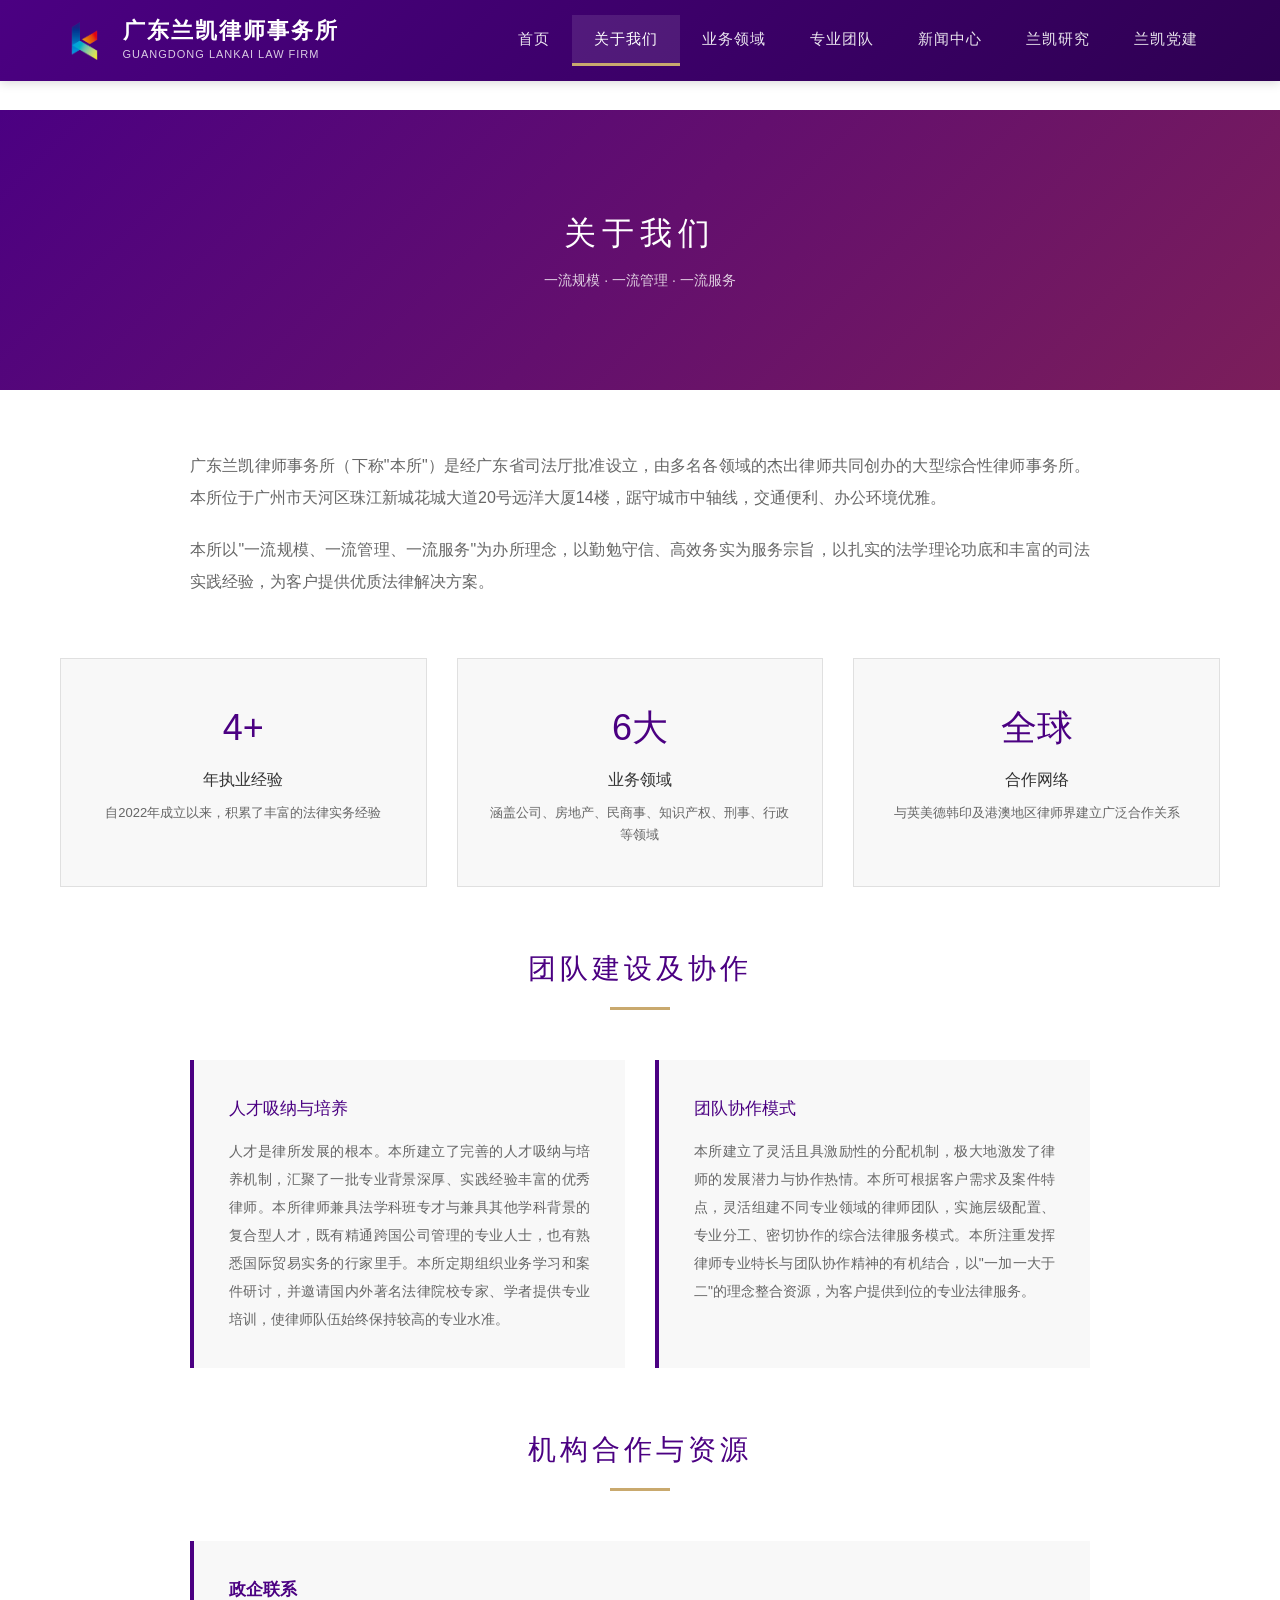
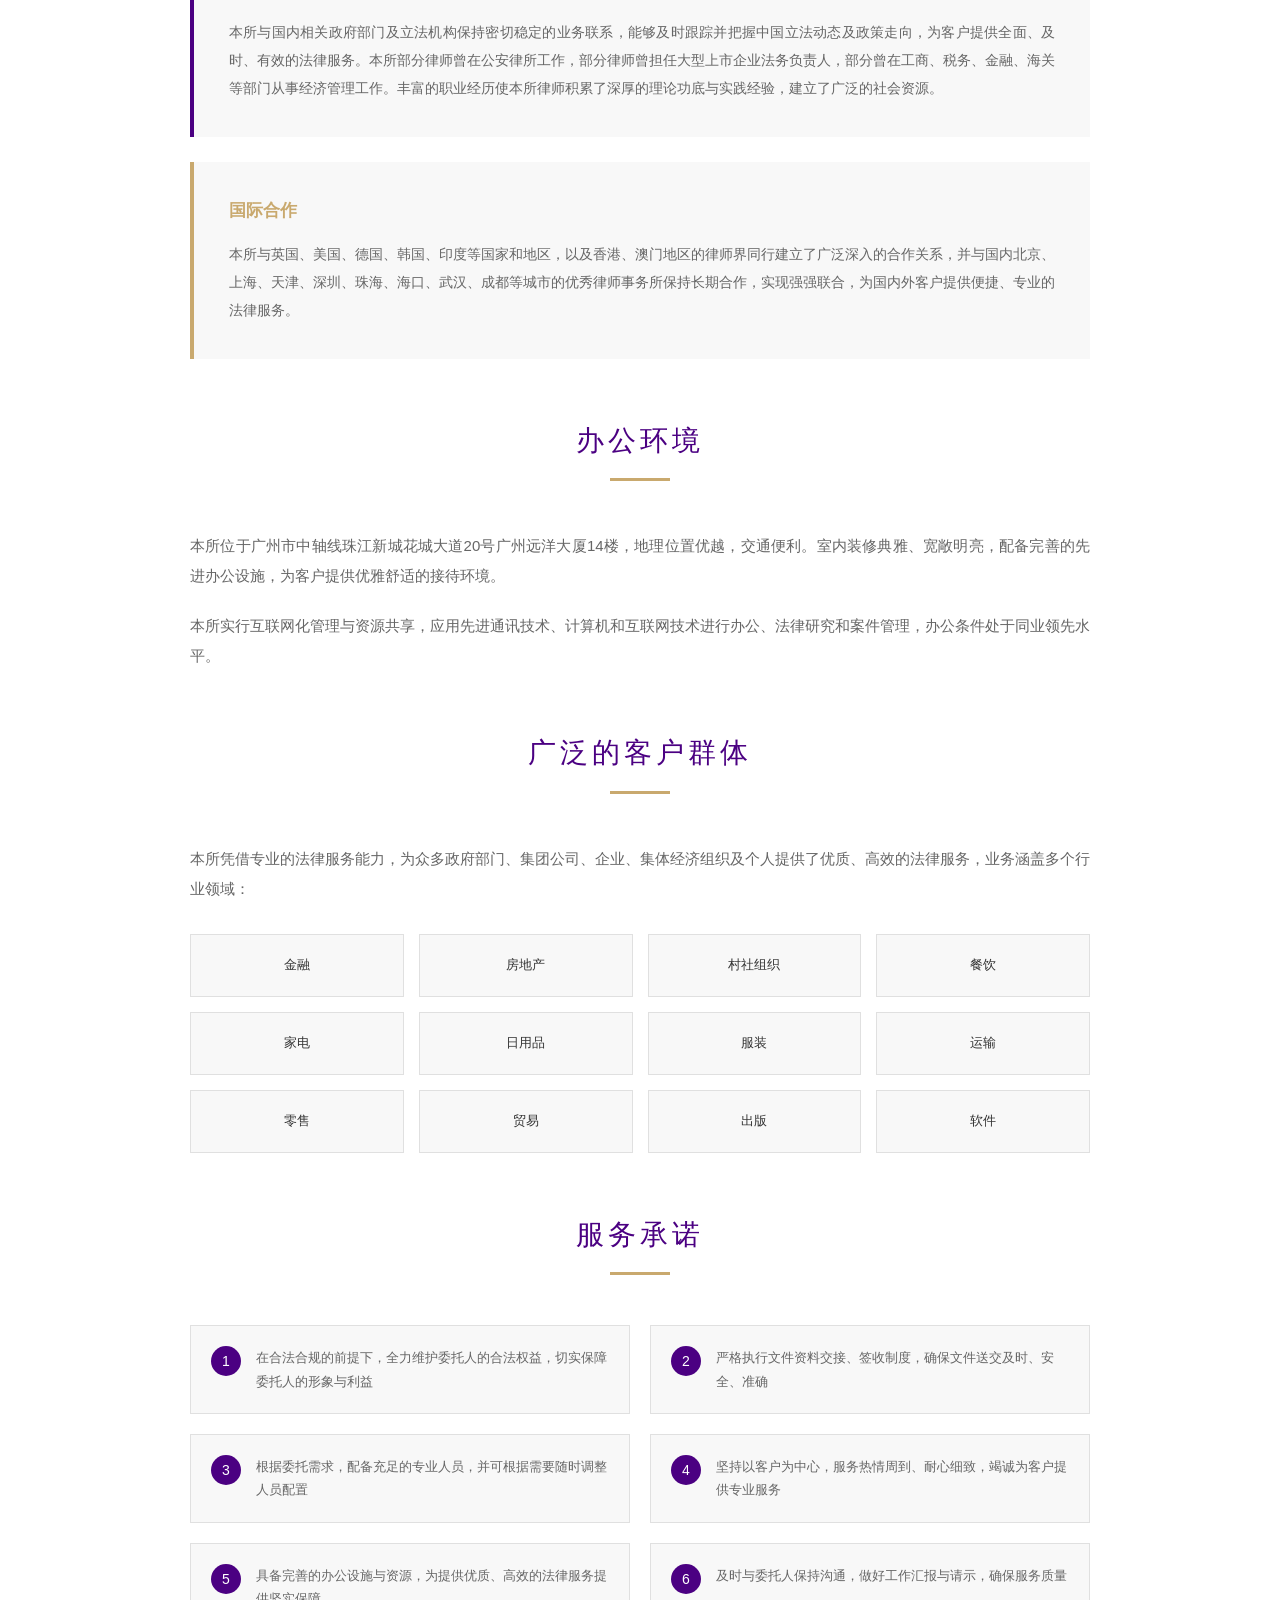
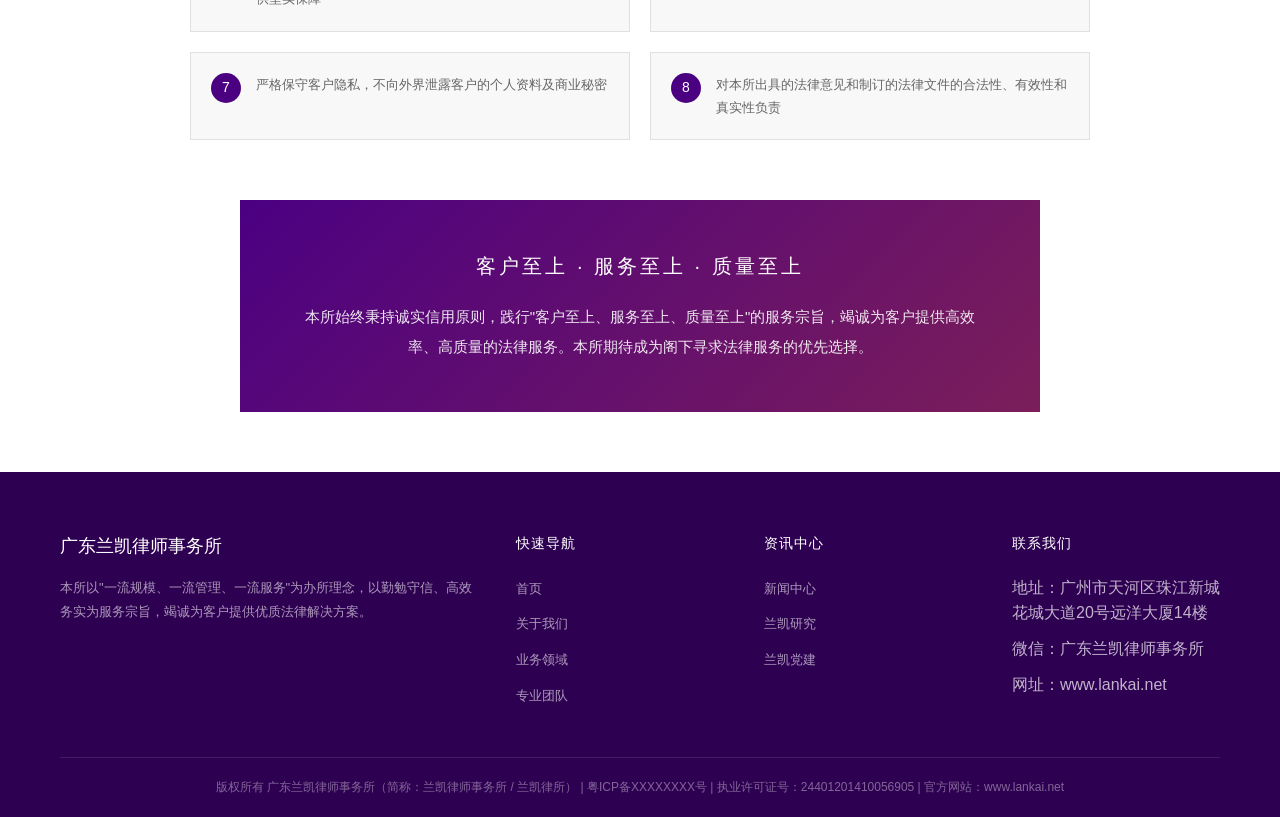
==== commit 90c88f8e: "SEO优化：全站meta标签+JSON-LD结构化数据+robots.txt+sitemap.xml+llms.txt" ====
--- a/about.html
+++ b/about.html
@@ -3,8 +3,36 @@
 <head>
     <meta charset="UTF-8">
     <meta name="viewport" content="width=device-width, initial-scale=1.0">
-    <title>关于我们 - 广东兰凯律师事务所</title>
+    <title>关于我们 - 广东兰凯律师事务所简介 | 兰凯律师事务所</title>
+    <meta name="description" content="广东兰凯律师事务所（兰凯律师事务所）是经广东省司法厅批准设立的大型综合性律师事务所，由多名各领域杰出律师共同创办，位于广州市天河区珠江新城花城大道20号远洋大厦14楼，以'一流规模、一流管理、一流服务'为办所理念，以勤勉守信、高效务实为服务宗旨。">
+    <meta name="keywords" content="广东兰凯,广东兰凯律师事务所,兰凯律师事务所,兰凯律所,兰凯律师事务所简介,广州律师事务所,广东律师事务所,律师团队,www.lankai.net">
+    <meta name="robots" content="index, follow, max-image-preview:large, max-snippet:-1">
+    <link rel="canonical" href="https://www.lankai.net/about.html">
+    <meta property="og:type" content="article">
+    <meta property="og:site_name" content="广东兰凯律师事务所">
+    <meta property="og:title" content="关于我们 - 广东兰凯律师事务所简介">
+    <meta property="og:description" content="广东兰凯律师事务所是经广东省司法厅批准设立的大型综合性律师事务所，以一流规模、一流管理、一流服务为办所理念。">
+    <meta property="og:url" content="https://www.lankai.net/about.html">
+    <meta property="og:image" content="https://www.lankai.net/images/logo.png">
+    <meta property="og:locale" content="zh_CN">
     <link rel="stylesheet" href="css/style.css">
+    <script type="application/ld+json">
+    {
+      "@context": "https://schema.org",
+      "@type": "AboutPage",
+      "name": "关于广东兰凯律师事务所",
+      "url": "https://www.lankai.net/about.html",
+      "inLanguage": "zh-CN",
+      "about": { "@id": "https://www.lankai.net/#organization" },
+      "breadcrumb": {
+        "@type": "BreadcrumbList",
+        "itemListElement": [
+          { "@type": "ListItem", "position": 1, "name": "首页", "item": "https://www.lankai.net/" },
+          { "@type": "ListItem", "position": 2, "name": "关于我们", "item": "https://www.lankai.net/about.html" }
+        ]
+      }
+    }
+    </script>
 </head>
 <body>
     <header class="header">
@@ -249,7 +277,7 @@
                 </div>
             </div>
             <div class="footer-bottom">
-                <p>版权所有 广东兰凯律师事务所 | 粤ICP备XXXXXXXX号 | 执业许可证号：24401201410056905</p>
+                <p>版权所有 广东兰凯律师事务所（简称：兰凯律师事务所 / 兰凯律所） | 粤ICP备XXXXXXXX号 | 执业许可证号：24401201410056905 | 官方网站：www.lankai.net</p>
             </div>
         </div>
     </footer>
--- a/css/style.css
+++ b/css/style.css
@@ -388,10 +388,10 @@
     width: 160px;
     height: 200px;
     border-radius: 8px;
-    object-fit: contain;
-    object-position: center;
+    object-fit: cover;
+    object-position: center top;
     margin-bottom: 20px;
-    background: #f5f0f8;
+    background: #e8e0ee;
     border: 3px solid var(--bg-light);
     transition: all 0.3s ease;
 }
@@ -447,8 +447,18 @@
     display: flex;
     align-items: center;
     justify-content: center;
-    color: var(--text-light);
-    font-size: 14px;
+    overflow: hidden;
+}
+
+.news-card .news-image img {
+    width: 100%;
+    height: 100%;
+    object-fit: cover;
+    transition: transform 0.3s ease;
+}
+
+.news-card:hover .news-image img {
+    transform: scale(1.03);
 }
 
 .news-card .news-content {
@@ -676,7 +686,7 @@
 .lawyer-card .lawyer-photo {
     height: 360px;
     overflow: hidden;
-    background: #f5f0f8;
+    background: #e8e0ee;
     display: flex;
     align-items: center;
     justify-content: center;
@@ -685,8 +695,8 @@
 .lawyer-card .lawyer-photo img {
     width: 100%;
     height: 100%;
-    object-fit: contain;
-    object-position: center;
+    object-fit: cover;
+    object-position: center top;
     transition: transform 0.5s ease;
 }
 
@@ -768,6 +778,24 @@
     font-size: 14px;
     color: var(--text-gray);
     line-height: 1.7;
+}
+
+.news-item .news-thumb {
+    width: 200px;
+    height: 130px;
+    overflow: hidden;
+    flex-shrink: 0;
+    background: var(--bg-gray);
+    display: flex;
+    align-items: center;
+    justify-content: center;
+}
+
+.news-item .news-thumb img {
+    width: 100%;
+    height: 100%;
+    object-fit: cover;
+    object-position: center;
 }
 
 .news-item .news-body .tag {
@@ -1425,6 +1453,12 @@
         gap: 15px;
     }
 
+    .news-item .news-thumb {
+        width: 100%;
+        height: auto;
+        max-height: 200px;
+    }
+
     .admin-sidebar {
         width: 100%;
         position: relative;
